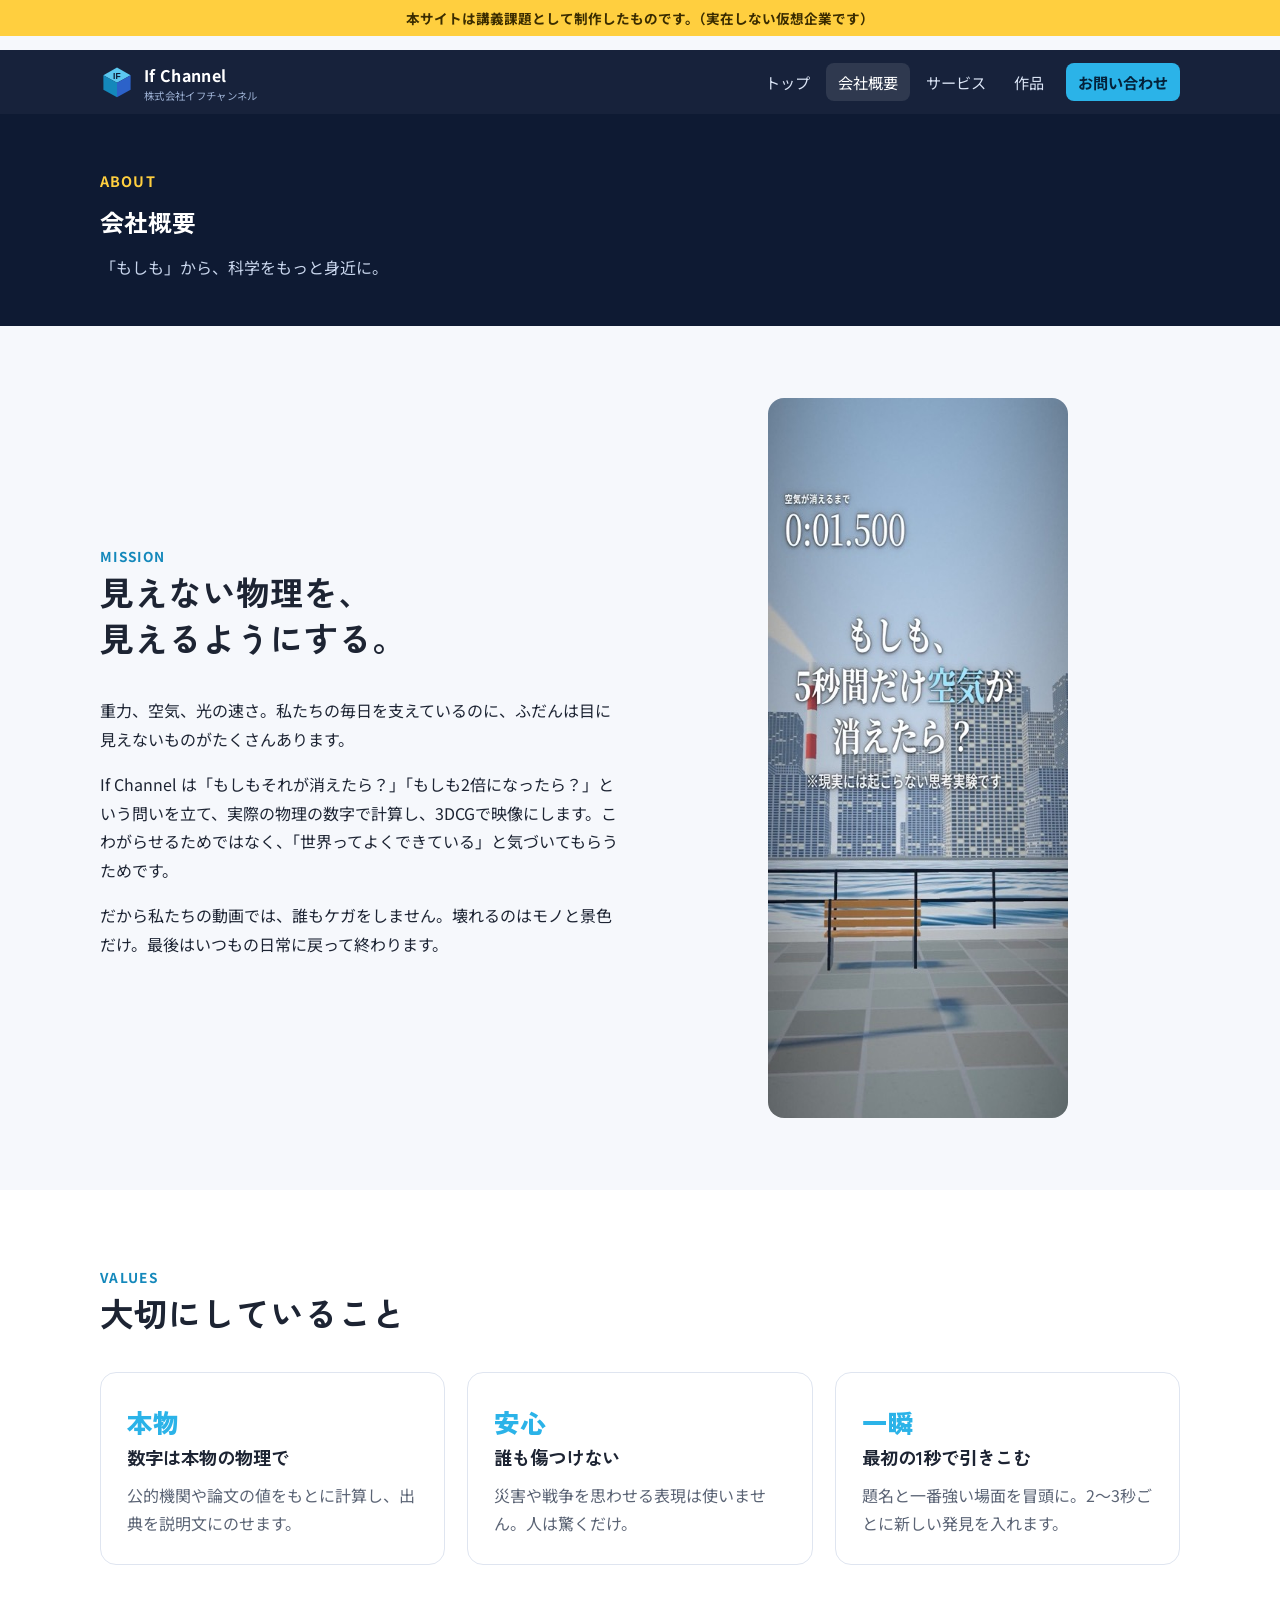
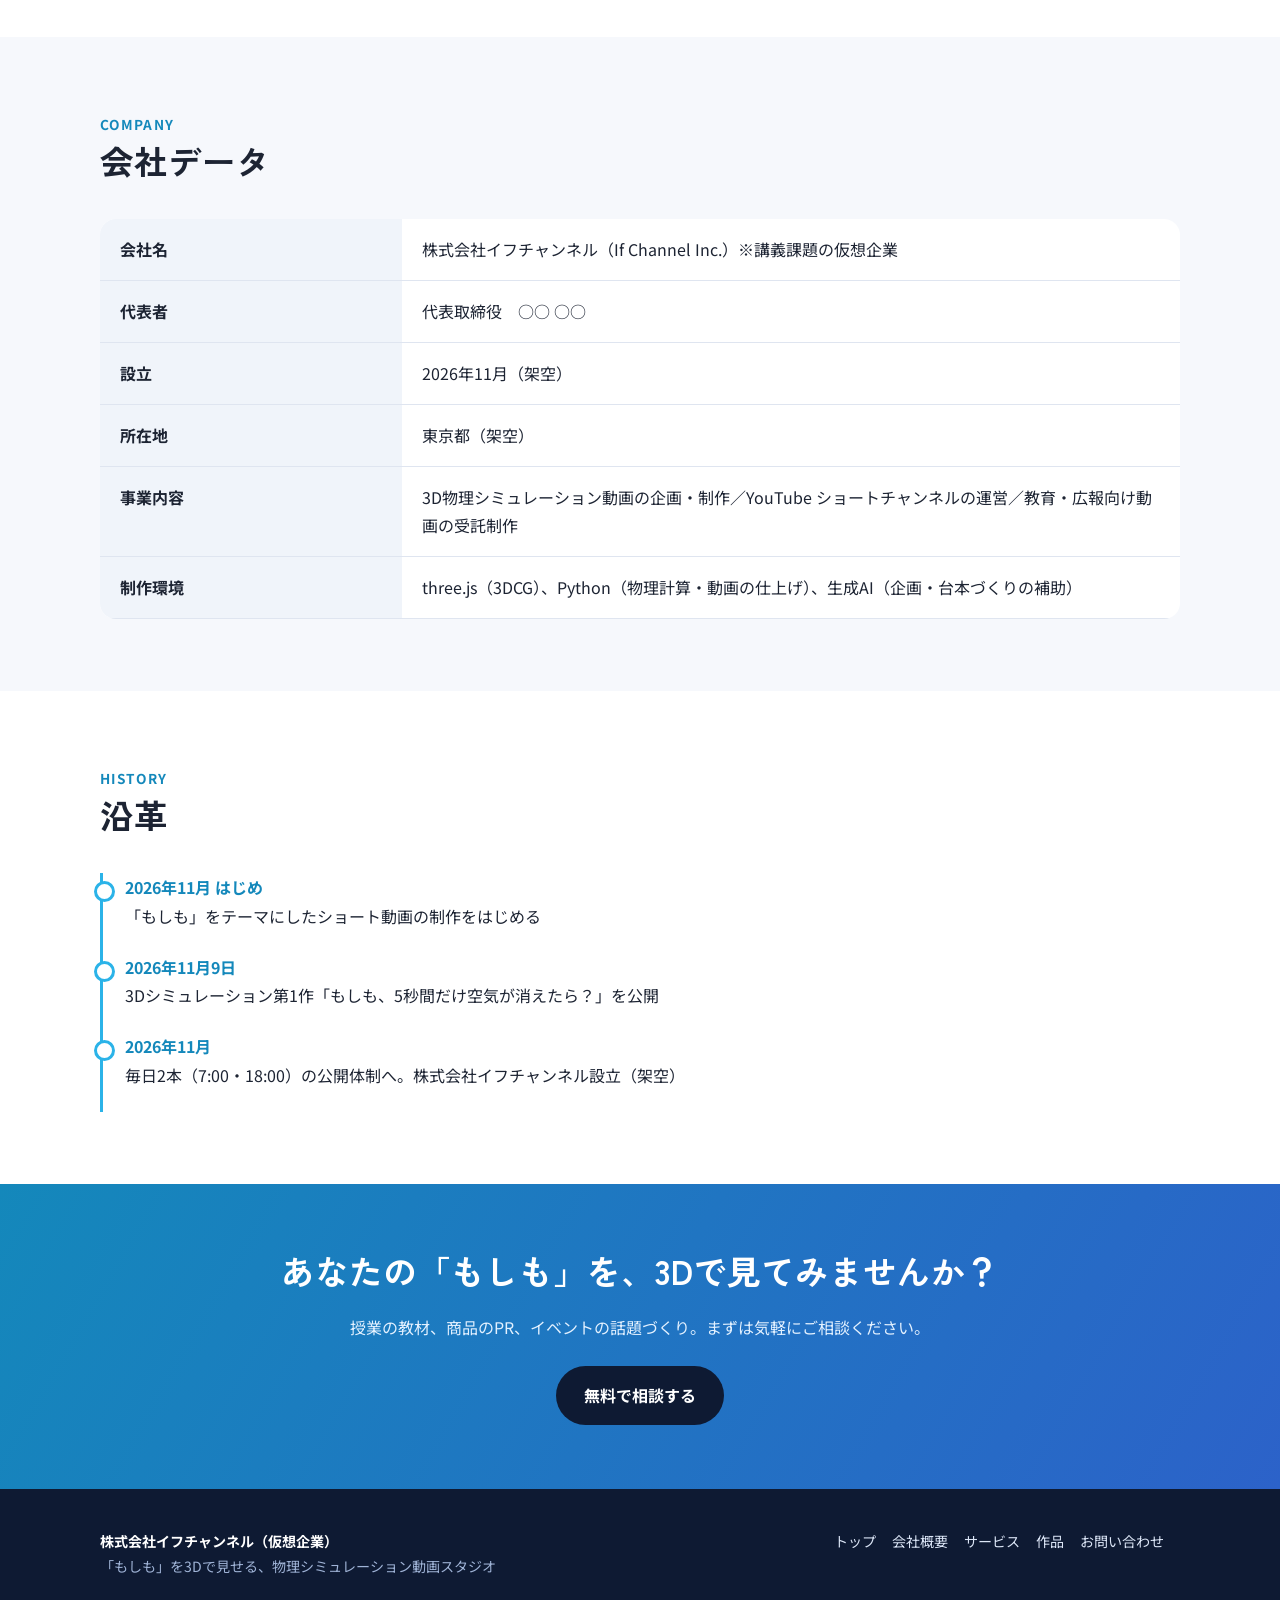
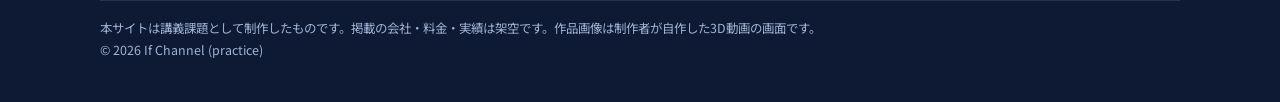
==== about.html @ f94fece5 "【実習】If Channel 仮想企業サイト（講義課題） Co-Authored-By: Claude Opus 5.5 <noreply@anthropic.com>" ====
<!doctype html>
<html lang="ja">
<head>
<meta charset="utf-8">
<meta name="viewport" content="width=device-width, initial-scale=1">
<title>【実習】会社概要｜If Channel（株式会社イフチャンネル）</title>
<meta name="description" content="株式会社イフチャンネル（仮想企業）の理念・会社データ・沿革">
<link rel="preconnect" href="https://fonts.googleapis.com">
<link rel="preconnect" href="https://fonts.gstatic.com" crossorigin>
<link href="https://fonts.googleapis.com/css2?family=Noto+Sans+JP:wght@400;700&family=Zen+Kaku+Gothic+New:wght@700;900&display=swap" rel="stylesheet">
<link rel="stylesheet" href="style.css">
</head>
<body>
<p class="notice">本サイトは講義課題として制作したものです。（実在しない仮想企業です）</p>
<header class="site-header">
  <div class="wrap">
    <a class="logo" href="index.html"><svg viewBox="0 0 40 40" aria-hidden="true">
<polygon points="20,3 36,12 20,21 4,12" fill="#5cc8f0"/>
<polygon points="4,12 20,21 20,38 4,29" fill="#1488bb"/>
<polygon points="36,12 20,21 20,38 36,29" fill="#2c62c9"/>
<text x="20" y="17" text-anchor="middle" font-size="10" font-weight="900" fill="#0e1a33" font-family="sans-serif">IF</text>
</svg><span>If Channel<small>株式会社イフチャンネル</small></span></a>
    <button class="menu-btn" aria-expanded="false" aria-controls="nav">メニュー</button>
    <nav class="nav" id="nav"><ul><li><a href="index.html">トップ</a></li><li><a href="about.html" aria-current="page">会社概要</a></li><li><a href="service.html">サービス</a></li><li><a href="works.html">作品</a></li><li><a class="nav-cta" href="contact.html">お問い合わせ</a></li></ul></nav>
  </div>
</header>
<main>

<section class="page-hero"><div class="wrap"><span class="eyebrow">ABOUT</span><h1>会社概要</h1><p>「もしも」から、科学をもっと身近に。</p></div></section>

<section>
  <div class="wrap grid-2">
    <div>
      <div class="section-head"><span class="label">MISSION</span><h2>見えない物理を、<br>見えるようにする。</h2></div>
      <p>重力、空気、光の速さ。私たちの毎日を支えているのに、ふだんは目に見えないものがたくさんあります。</p>
      <p>If Channel は「もしもそれが消えたら？」「もしも2倍になったら？」という問いを立て、実際の物理の数字で計算し、3DCGで映像にします。こわがらせるためではなく、「世界ってよくできている」と気づいてもらうためです。</p>
      <p>だから私たちの動画では、誰もケガをしません。壊れるのはモノと景色だけ。最後はいつもの日常に戻って終わります。</p>
    </div>
    <img src="img/air.jpg" alt="3D動画「もしも、5秒間だけ空気が消えたら？」の画面" style="max-width:300px;margin:0 auto;border-radius:16px" width="405" height="720" loading="lazy">
  </div>
</section>

<section class="alt">
  <div class="wrap">
    <div class="section-head"><span class="label">VALUES</span><h2>大切にしていること</h2></div>
    <div class="grid-3">
      <div class="card"><div class="num">本物</div><h3>数字は本物の物理で</h3><p>公的機関や論文の値をもとに計算し、出典を説明文にのせます。</p></div>
      <div class="card"><div class="num">安心</div><h3>誰も傷つけない</h3><p>災害や戦争を思わせる表現は使いません。人は驚くだけ。</p></div>
      <div class="card"><div class="num">一瞬</div><h3>最初の1秒で引きこむ</h3><p>題名と一番強い場面を冒頭に。2〜3秒ごとに新しい発見を入れます。</p></div>
    </div>
  </div>
</section>

<section>
  <div class="wrap">
    <div class="section-head"><span class="label">COMPANY</span><h2>会社データ</h2></div>
    <table class="info">
      <tr><th>会社名</th><td>株式会社イフチャンネル（If Channel Inc.）※講義課題の仮想企業</td></tr>
      <tr><th>代表者</th><td>代表取締役　○○ ○○</td></tr>
      <tr><th>設立</th><td>2026年11月（架空）</td></tr>
      <tr><th>所在地</th><td>東京都（架空）</td></tr>
      <tr><th>事業内容</th><td>3D物理シミュレーション動画の企画・制作／YouTube ショートチャンネルの運営／教育・広報向け動画の受託制作</td></tr>
      <tr><th>制作環境</th><td>three.js（3DCG）、Python（物理計算・動画の仕上げ）、生成AI（企画・台本づくりの補助）</td></tr>
    </table>
  </div>
</section>

<section class="alt">
  <div class="wrap">
    <div class="section-head"><span class="label">HISTORY</span><h2>沿革</h2></div>
    <ul class="timeline">
      <li><b>2026年11月 はじめ</b><br>「もしも」をテーマにしたショート動画の制作をはじめる</li>
      <li><b>2026年11月9日</b><br>3Dシミュレーション第1作「もしも、5秒間だけ空気が消えたら？」を公開</li>
      <li><b>2026年11月</b><br>毎日2本（7:00・18:00）の公開体制へ。株式会社イフチャンネル設立（架空）</li>
    </ul>
  </div>
</section>
<section class="cta-band">
  <div class="wrap">
    <h2>あなたの「もしも」を、3Dで見てみませんか？</h2>
    <p>授業の教材、商品のPR、イベントの話題づくり。まずは気軽にご相談ください。</p>
    <div class="btns" style="justify-content:center"><a class="btn btn-dark" href="contact.html">無料で相談する</a></div>
  </div>
</section>

</main>
<footer class="site-footer">
  <div class="wrap">
    <div><b style="color:#fff">株式会社イフチャンネル（仮想企業）</b><br>「もしも」を3Dで見せる、物理シミュレーション動画スタジオ</div>
    <div><a href="index.html">トップ</a><a href="about.html">会社概要</a><a href="service.html">サービス</a><a href="works.html">作品</a><a href="contact.html">お問い合わせ</a></div>
    <p class="copy">本サイトは講義課題として制作したものです。掲載の会社・料金・実績は架空です。作品画像は制作者が自作した3D動画の画面です。<br>&copy; 2026 If Channel (practice)</p>
  </div>
</footer>
<script>
const b=document.querySelector('.menu-btn'),n=document.getElementById('nav');
b.addEventListener('click',()=>{const o=n.classList.toggle('open');b.setAttribute('aria-expanded',o);b.textContent=o?'閉じる':'メニュー';});
</script>
</body>
</html>
---- style.css ----
/* If Channel 仮想企業サイト（講義課題） */
:root {
  --navy: #0e1a33;
  --navy-2: #172648;
  --ink: #1d2433;
  --muted: #5b6475;
  --bg: #f6f8fc;
  --card: #ffffff;
  --line: #dfe5f0;
  --cyan: #2bb3e8;
  --cyan-d: #1488bb;
  --yellow: #ffcf3f;
  --radius: 16px;
  --max: 1120px;
}
* { box-sizing: border-box; }
html { scroll-behavior: smooth; }
body {
  margin: 0;
  font-family: "Noto Sans JP", system-ui, sans-serif;
  color: var(--ink);
  background: var(--bg);
  line-height: 1.8;
  font-size: 16px;
}
img { max-width: 100%; display: block; }
a { color: var(--cyan-d); }
h1, h2, h3 { font-family: "Zen Kaku Gothic New", "Noto Sans JP", sans-serif; line-height: 1.35; margin: 0 0 .6em; }
h2 { font-size: clamp(1.5rem, 3.2vw, 2.1rem); }
h3 { font-size: 1.15rem; }
p { margin: 0 0 1em; }
.wrap { max-width: var(--max); margin: 0 auto; padding: 0 20px; }

/* 実習表示 */
.notice {
  background: var(--yellow);
  color: #3a2c00;
  font-size: .85rem;
  text-align: center;
  padding: 6px 16px;
  font-weight: 700;
}

/* ヘッダー */
.site-header {
  position: sticky; top: 0; z-index: 50;
  background: rgba(14, 26, 51, .96);
  backdrop-filter: blur(6px);
}
.site-header .wrap { display: flex; align-items: center; justify-content: space-between; height: 64px; }
.logo { display: flex; align-items: center; gap: 10px; color: #fff; text-decoration: none; font-weight: 700; letter-spacing: .02em; }
.logo svg { width: 34px; height: 34px; }
.logo small { display: block; font-size: .65rem; color: #9fb3d6; font-weight: 400; line-height: 1.2; }
.nav ul { list-style: none; display: flex; gap: 4px; margin: 0; padding: 0; align-items: center; }
.nav a { color: #dce6f7; text-decoration: none; padding: 8px 12px; border-radius: 8px; font-size: .95rem; }
.nav a:hover, .nav a[aria-current="page"] { color: #fff; background: rgba(255,255,255,.1); }
.nav a.nav-cta { background: var(--cyan); color: #04223a; font-weight: 700; margin-left: 6px; }
.nav a.nav-cta:hover { background: #5cc8f0; }
.menu-btn { display: none; background: none; border: 1px solid rgba(255,255,255,.3); color: #fff; border-radius: 8px; padding: 6px 12px; font-size: .9rem; cursor: pointer; }

/* ヒーロー */
.hero {
  background: radial-gradient(circle at 80% 20%, #23417a 0, transparent 55%), var(--navy);
  color: #fff;
  padding: 72px 0 80px;
  overflow: hidden;
}
.hero .wrap { display: grid; grid-template-columns: 1.2fr 1fr; gap: 40px; align-items: center; }
.eyebrow { display: inline-block; color: var(--yellow); font-weight: 700; font-size: .9rem; letter-spacing: .08em; margin-bottom: 12px; }
.hero h1 { font-size: clamp(2rem, 5vw, 3.3rem); }
.hero h1 em { font-style: normal; color: var(--cyan); }
.hero p.lead { color: #c8d5ec; font-size: 1.05rem; max-width: 34em; }
.hero-phones { display: flex; gap: 14px; justify-content: center; }
.phone { width: 44%; max-width: 190px; border-radius: 22px; border: 6px solid #0a1224; box-shadow: 0 20px 40px rgba(0,0,0,.45); overflow: hidden; background: #000; }
.phone:nth-child(2) { transform: translateY(28px); }
.page-hero { background: var(--navy); color: #fff; padding: 52px 0 44px; }
.page-hero p { color: #c8d5ec; margin: 0; }

/* ボタン */
.btns { display: flex; flex-wrap: wrap; gap: 12px; margin-top: 24px; }
.btn { display: inline-block; text-decoration: none; font-weight: 700; padding: 13px 26px; border-radius: 999px; border: 2px solid transparent; transition: transform .15s, background .15s; }
.btn:hover { transform: translateY(-2px); }
.btn-primary { background: var(--cyan); color: #04223a; }
.btn-primary:hover { background: #5cc8f0; }
.btn-ghost { border-color: rgba(255,255,255,.5); color: #fff; }
.btn-dark { background: var(--navy); color: #fff; }

/* セクション */
section { padding: 72px 0; }
.section-head { margin-bottom: 36px; }
.section-head .label { color: var(--cyan-d); font-weight: 700; font-size: .85rem; letter-spacing: .1em; }
.section-head p { color: var(--muted); max-width: 40em; }
.alt { background: #fff; }

.grid-3 { display: grid; grid-template-columns: repeat(3, 1fr); gap: 22px; }
.grid-2 { display: grid; grid-template-columns: repeat(2, 1fr); gap: 32px; align-items: center; }
.card { background: var(--card); border: 1px solid var(--line); border-radius: var(--radius); padding: 26px; }
.card .num { font-family: "Zen Kaku Gothic New", sans-serif; font-weight: 900; color: var(--cyan); font-size: 1.6rem; }
.card p { color: var(--muted); margin: 0; }
.icon { width: 48px; height: 48px; margin-bottom: 12px; }

.stats { display: grid; grid-template-columns: repeat(4, 1fr); gap: 16px; text-align: center; }
.stat { background: var(--navy-2); color: #fff; border-radius: var(--radius); padding: 22px 10px; }
.stat b { display: block; font-size: 2rem; color: var(--yellow); font-family: "Zen Kaku Gothic New", sans-serif; }
.stat span { font-size: .85rem; color: #c8d5ec; }

/* 作品 */
.works { display: grid; grid-template-columns: repeat(auto-fill, minmax(170px, 1fr)); gap: 20px; }
.work { background: #fff; border: 1px solid var(--line); border-radius: var(--radius); overflow: hidden; }
.work img { aspect-ratio: 9 / 16; object-fit: cover; width: 100%; }
.work div { padding: 12px 14px; }
.work h3 { font-size: .95rem; margin: 0 0 4px; }
.work p { font-size: .8rem; color: var(--muted); margin: 0; }
.tag { display: inline-block; font-size: .72rem; background: #e6f6fd; color: var(--cyan-d); border-radius: 999px; padding: 2px 10px; margin-bottom: 6px; font-weight: 700; }

/* 表 */
table.info { width: 100%; border-collapse: collapse; background: #fff; border-radius: var(--radius); overflow: hidden; }
table.info th, table.info td { text-align: left; padding: 16px 20px; border-bottom: 1px solid var(--line); vertical-align: top; }
table.info th { width: 28%; background: #f0f4fa; font-weight: 700; }

.timeline { list-style: none; padding: 0; margin: 0; border-left: 3px solid var(--cyan); }
.timeline li { padding: 0 0 22px 22px; position: relative; }
.timeline li::before { content: ""; position: absolute; left: -9px; top: 8px; width: 15px; height: 15px; border-radius: 50%; background: #fff; border: 3px solid var(--cyan); }
.timeline b { color: var(--cyan-d); }

/* 料金 */
.price { text-align: center; position: relative; }
.price .yen { font-size: 2rem; font-weight: 900; font-family: "Zen Kaku Gothic New", sans-serif; color: var(--ink); margin: 6px 0; }
.price .yen small { font-size: .9rem; font-weight: 400; color: var(--muted); }
.price ul { text-align: left; padding-left: 1.2em; color: var(--muted); font-size: .92rem; }
.price.featured { border: 2px solid var(--cyan); }
.price .badge { position: absolute; top: -13px; left: 50%; transform: translateX(-50%); background: var(--cyan); color: #04223a; font-size: .75rem; font-weight: 700; padding: 3px 14px; border-radius: 999px; }

/* FAQ */
details { background: #fff; border: 1px solid var(--line); border-radius: 12px; padding: 16px 20px; margin-bottom: 12px; }
summary { font-weight: 700; cursor: pointer; }
details p { margin: 10px 0 0; color: var(--muted); }

/* 図 */
.figure { background: #fff; border: 1px solid var(--line); border-radius: var(--radius); padding: 24px; }
.figure figcaption { font-size: .85rem; color: var(--muted); margin-top: 10px; text-align: center; }
.flow-svg { width: 100%; height: auto; }
.flow-v { display: none; }

/* フォーム */
form.contact { background: #fff; border: 1px solid var(--line); border-radius: var(--radius); padding: 30px; display: grid; gap: 18px; }
form.contact label { font-weight: 700; font-size: .92rem; display: grid; gap: 6px; }
form.contact .req { color: #d23c3c; font-size: .75rem; margin-left: 6px; }
form.contact input, form.contact select, form.contact textarea {
  font: inherit; padding: 12px 14px; border: 1px solid #c7d0de; border-radius: 10px; background: #fbfcfe; width: 100%;
}
form.contact input:focus, form.contact select:focus, form.contact textarea:focus { outline: 3px solid rgba(43,179,232,.35); border-color: var(--cyan); }
.form-msg { display: none; background: #e9f9ef; border: 1px solid #8fd6a8; color: #1d6b3a; padding: 14px 18px; border-radius: 10px; }
.form-note { font-size: .82rem; color: var(--muted); }

/* CTA帯 */
.cta-band { background: linear-gradient(120deg, var(--cyan-d), #2c62c9); color: #fff; text-align: center; padding: 64px 0; }
.cta-band p { color: #e3f1ff; }

/* フッター */
.site-footer { background: var(--navy); color: #9fb3d6; padding: 40px 0 28px; font-size: .88rem; }
.site-footer .wrap { display: flex; flex-wrap: wrap; justify-content: space-between; gap: 20px; }
.site-footer a { color: #dce6f7; text-decoration: none; margin-right: 16px; }
.site-footer .copy { width: 100%; border-top: 1px solid rgba(255,255,255,.1); padding-top: 16px; font-size: .78rem; }

/* スマートフォン */
@media (max-width: 860px) {
  .menu-btn { display: block; }
  .nav { position: absolute; top: 64px; left: 0; right: 0; background: var(--navy); display: none; padding: 8px 16px 18px; }
  .nav.open { display: block; }
  .nav ul { flex-direction: column; align-items: stretch; }
  .nav a { display: block; padding: 12px; }
  .nav a.nav-cta { margin: 8px 0 0; text-align: center; }
  .hero { padding: 48px 0 64px; }
  .hero .wrap, .grid-2 { grid-template-columns: 1fr; }
  .grid-3 { grid-template-columns: 1fr; }
  .stats { grid-template-columns: repeat(2, 1fr); }
  section { padding: 52px 0; }
  table.info th, table.info td { display: block; width: 100%; }
  table.info th { padding-bottom: 6px; }
  table.info td { padding-top: 6px; }
  .flow-h { display: none; }
  .flow-v { display: block; max-width: 320px; margin: 0 auto; }
  form.contact { padding: 20px; }
}
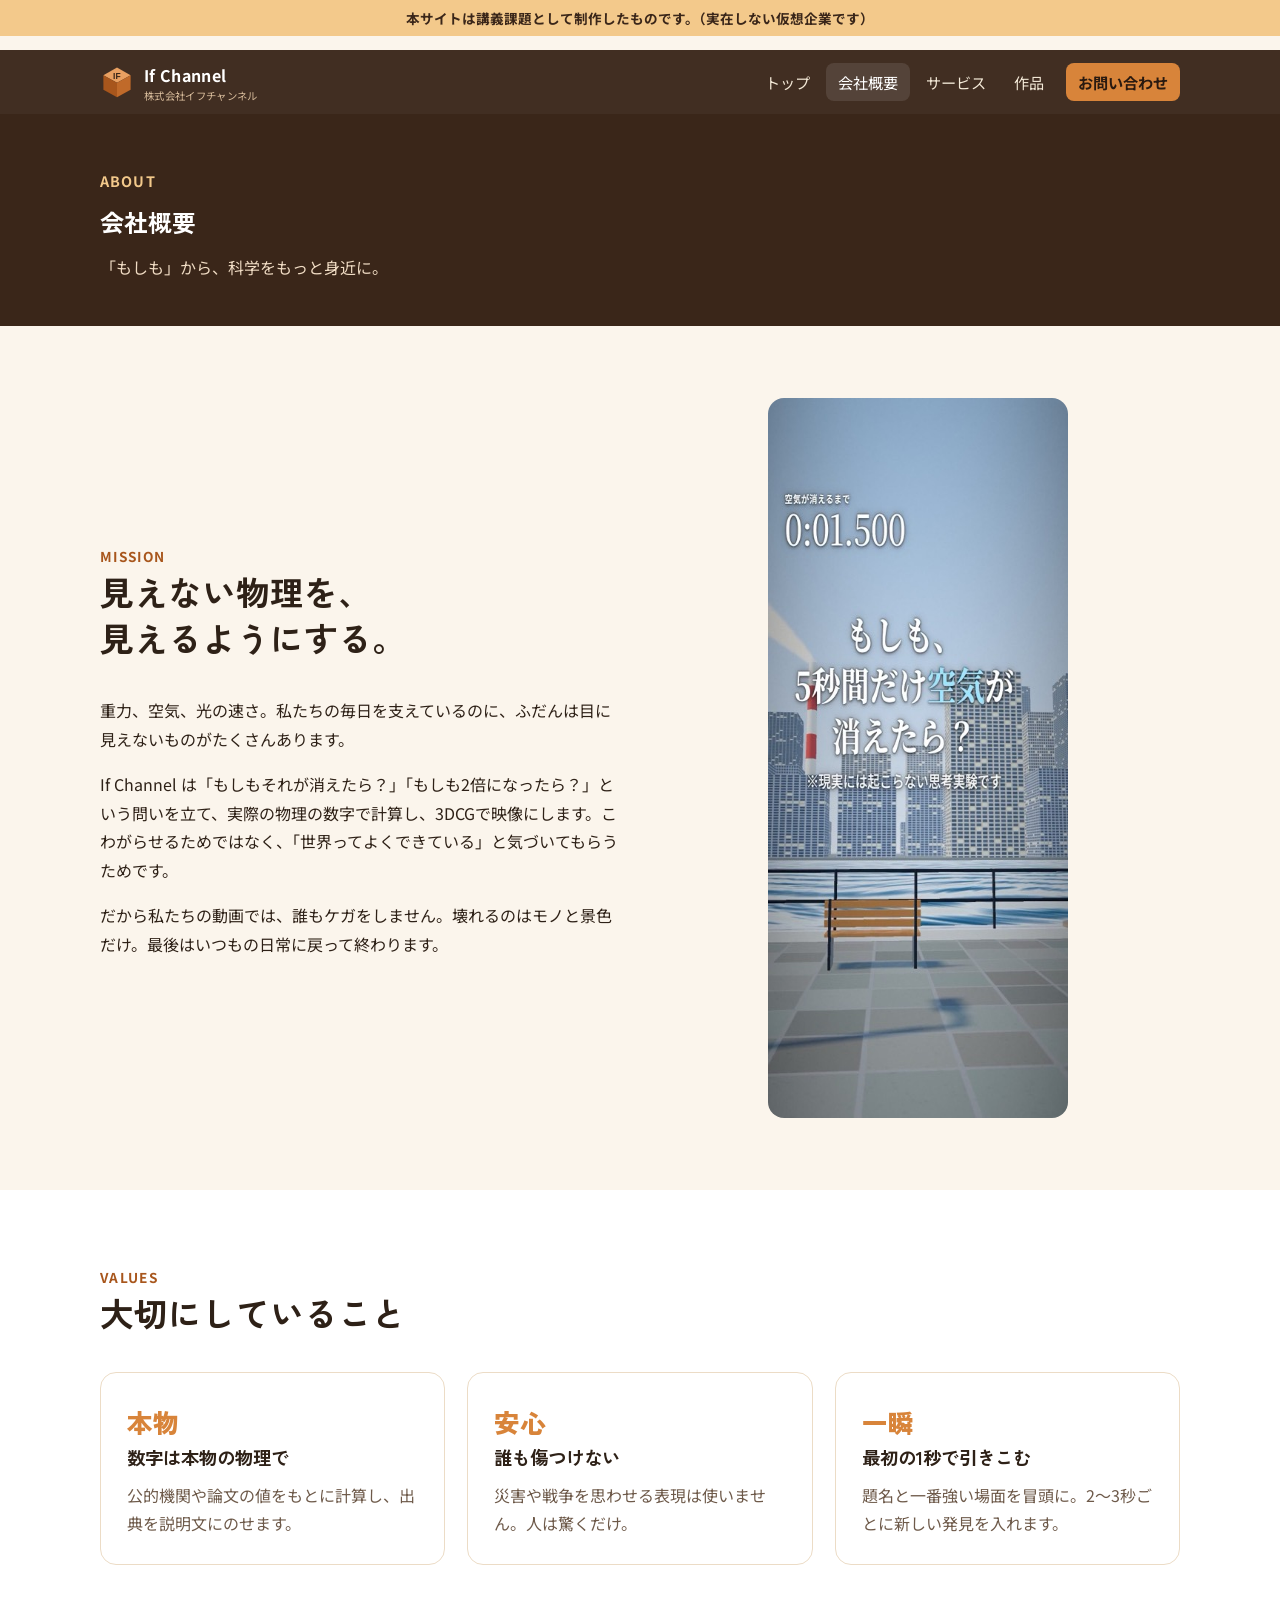
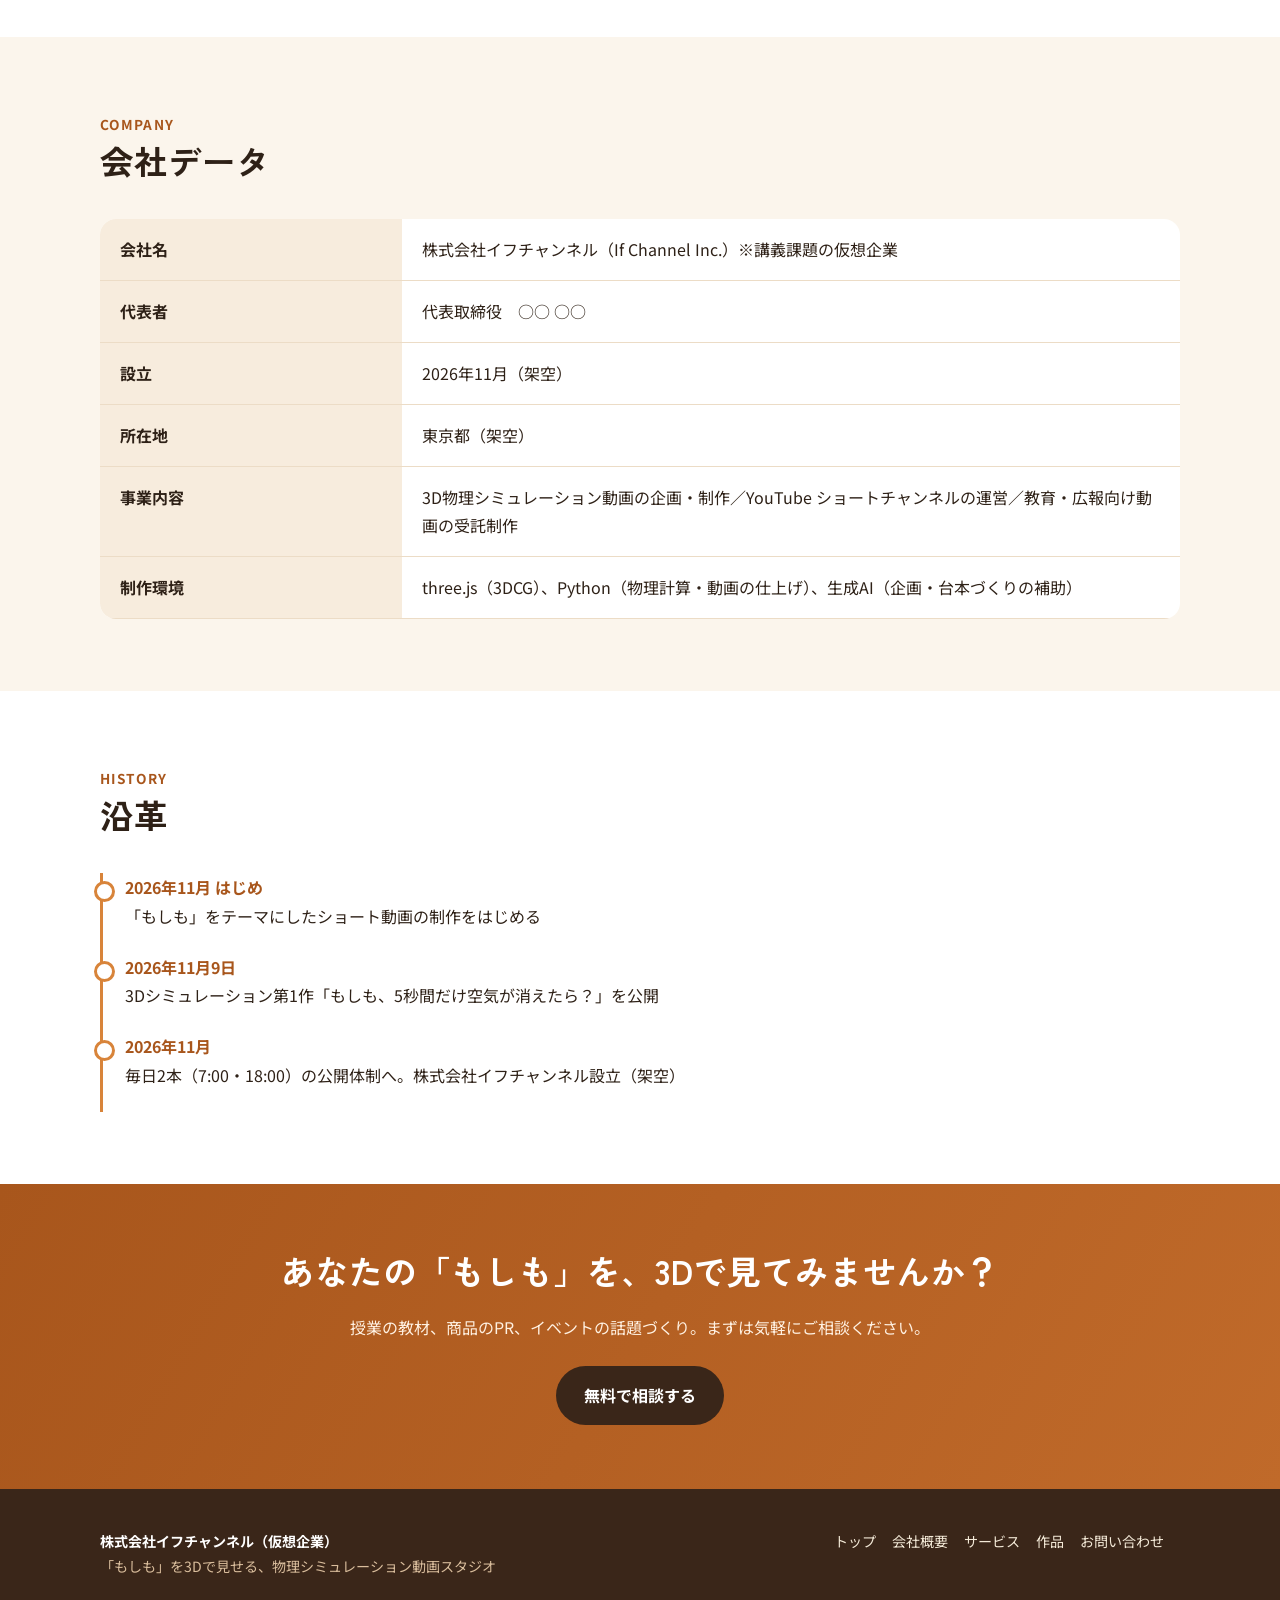
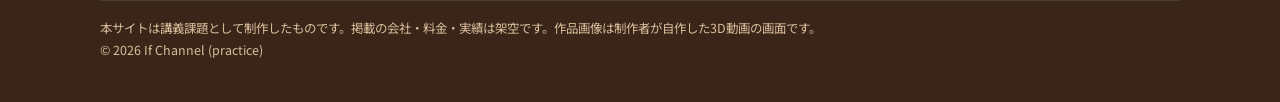
==== commit 70533305: "配色をチャンネルアイコンの柴犬の色に変更 Co-Authored-By: Claude Opus 5.5 <noreply@anthropic.com>" ====
--- a/about.html
+++ b/about.html
@@ -15,10 +15,10 @@
 <header class="site-header">
   <div class="wrap">
     <a class="logo" href="index.html"><svg viewBox="0 0 40 40" aria-hidden="true">
-<polygon points="20,3 36,12 20,21 4,12" fill="#5cc8f0"/>
-<polygon points="4,12 20,21 20,38 4,29" fill="#1488bb"/>
-<polygon points="36,12 20,21 20,38 36,29" fill="#2c62c9"/>
-<text x="20" y="17" text-anchor="middle" font-size="10" font-weight="900" fill="#0e1a33" font-family="sans-serif">IF</text>
+<polygon points="20,3 36,12 20,21 4,12" fill="#e9a061"/>
+<polygon points="4,12 20,21 20,38 4,29" fill="#a8561c"/>
+<polygon points="36,12 20,21 20,38 36,29" fill="#c06a2a"/>
+<text x="20" y="17" text-anchor="middle" font-size="10" font-weight="900" fill="#3a2619" font-family="sans-serif">IF</text>
 </svg><span>If Channel<small>株式会社イフチャンネル</small></span></a>
     <button class="menu-btn" aria-expanded="false" aria-controls="nav">メニュー</button>
     <nav class="nav" id="nav"><ul><li><a href="index.html">トップ</a></li><li><a href="about.html" aria-current="page">会社概要</a></li><li><a href="service.html">サービス</a></li><li><a href="works.html">作品</a></li><li><a class="nav-cta" href="contact.html">お問い合わせ</a></li></ul></nav>
--- a/style.css
+++ b/style.css
@@ -1,15 +1,15 @@
 /* If Channel 仮想企業サイト（講義課題） */
 :root {
-  --navy: #0e1a33;
-  --navy-2: #172648;
-  --ink: #1d2433;
-  --muted: #5b6475;
-  --bg: #f6f8fc;
+  --navy: #3a2619;
+  --navy-2: #5a3a24;
+  --ink: #2e2117;
+  --muted: #6e5a4a;
+  --bg: #fbf5ec;
   --card: #ffffff;
-  --line: #dfe5f0;
-  --cyan: #2bb3e8;
-  --cyan-d: #1488bb;
-  --yellow: #ffcf3f;
+  --line: #ecdcc6;
+  --cyan: #d8843a;
+  --cyan-d: #a8561c;
+  --yellow: #f3c98b;
   --radius: 16px;
   --max: 1120px;
 }
@@ -34,7 +34,7 @@
 /* 実習表示 */
 .notice {
   background: var(--yellow);
-  color: #3a2c00;
+  color: #3a2619;
   font-size: .85rem;
   text-align: center;
   padding: 6px 16px;
@@ -44,23 +44,23 @@
 /* ヘッダー */
 .site-header {
   position: sticky; top: 0; z-index: 50;
-  background: rgba(14, 26, 51, .96);
+  background: rgba(58, 38, 25, .96);
   backdrop-filter: blur(6px);
 }
 .site-header .wrap { display: flex; align-items: center; justify-content: space-between; height: 64px; }
 .logo { display: flex; align-items: center; gap: 10px; color: #fff; text-decoration: none; font-weight: 700; letter-spacing: .02em; }
 .logo svg { width: 34px; height: 34px; }
-.logo small { display: block; font-size: .65rem; color: #9fb3d6; font-weight: 400; line-height: 1.2; }
+.logo small { display: block; font-size: .65rem; color: #d9bd9c; font-weight: 400; line-height: 1.2; }
 .nav ul { list-style: none; display: flex; gap: 4px; margin: 0; padding: 0; align-items: center; }
-.nav a { color: #dce6f7; text-decoration: none; padding: 8px 12px; border-radius: 8px; font-size: .95rem; }
+.nav a { color: #f4ead8; text-decoration: none; padding: 8px 12px; border-radius: 8px; font-size: .95rem; }
 .nav a:hover, .nav a[aria-current="page"] { color: #fff; background: rgba(255,255,255,.1); }
-.nav a.nav-cta { background: var(--cyan); color: #04223a; font-weight: 700; margin-left: 6px; }
-.nav a.nav-cta:hover { background: #5cc8f0; }
+.nav a.nav-cta { background: var(--cyan); color: #2a1a10; font-weight: 700; margin-left: 6px; }
+.nav a.nav-cta:hover { background: #e9a061; }
 .menu-btn { display: none; background: none; border: 1px solid rgba(255,255,255,.3); color: #fff; border-radius: 8px; padding: 6px 12px; font-size: .9rem; cursor: pointer; }
 
 /* ヒーロー */
 .hero {
-  background: radial-gradient(circle at 80% 20%, #23417a 0, transparent 55%), var(--navy);
+  background: radial-gradient(circle at 80% 20%, #7a4a28 0, transparent 55%), var(--navy);
   color: #fff;
   padding: 72px 0 80px;
   overflow: hidden;
@@ -69,19 +69,19 @@
 .eyebrow { display: inline-block; color: var(--yellow); font-weight: 700; font-size: .9rem; letter-spacing: .08em; margin-bottom: 12px; }
 .hero h1 { font-size: clamp(2rem, 5vw, 3.3rem); }
 .hero h1 em { font-style: normal; color: var(--cyan); }
-.hero p.lead { color: #c8d5ec; font-size: 1.05rem; max-width: 34em; }
+.hero p.lead { color: #f0dcc4; font-size: 1.05rem; max-width: 34em; }
 .hero-phones { display: flex; gap: 14px; justify-content: center; }
-.phone { width: 44%; max-width: 190px; border-radius: 22px; border: 6px solid #0a1224; box-shadow: 0 20px 40px rgba(0,0,0,.45); overflow: hidden; background: #000; }
+.phone { width: 44%; max-width: 190px; border-radius: 22px; border: 6px solid #2a1a10; box-shadow: 0 20px 40px rgba(0,0,0,.45); overflow: hidden; background: #000; }
 .phone:nth-child(2) { transform: translateY(28px); }
 .page-hero { background: var(--navy); color: #fff; padding: 52px 0 44px; }
-.page-hero p { color: #c8d5ec; margin: 0; }
+.page-hero p { color: #f0dcc4; margin: 0; }
 
 /* ボタン */
 .btns { display: flex; flex-wrap: wrap; gap: 12px; margin-top: 24px; }
 .btn { display: inline-block; text-decoration: none; font-weight: 700; padding: 13px 26px; border-radius: 999px; border: 2px solid transparent; transition: transform .15s, background .15s; }
 .btn:hover { transform: translateY(-2px); }
-.btn-primary { background: var(--cyan); color: #04223a; }
-.btn-primary:hover { background: #5cc8f0; }
+.btn-primary { background: var(--cyan); color: #2a1a10; }
+.btn-primary:hover { background: #e9a061; }
 .btn-ghost { border-color: rgba(255,255,255,.5); color: #fff; }
 .btn-dark { background: var(--navy); color: #fff; }
 
@@ -102,7 +102,7 @@
 .stats { display: grid; grid-template-columns: repeat(4, 1fr); gap: 16px; text-align: center; }
 .stat { background: var(--navy-2); color: #fff; border-radius: var(--radius); padding: 22px 10px; }
 .stat b { display: block; font-size: 2rem; color: var(--yellow); font-family: "Zen Kaku Gothic New", sans-serif; }
-.stat span { font-size: .85rem; color: #c8d5ec; }
+.stat span { font-size: .85rem; color: #f0dcc4; }
 
 /* 作品 */
 .works { display: grid; grid-template-columns: repeat(auto-fill, minmax(170px, 1fr)); gap: 20px; }
@@ -111,12 +111,12 @@
 .work div { padding: 12px 14px; }
 .work h3 { font-size: .95rem; margin: 0 0 4px; }
 .work p { font-size: .8rem; color: var(--muted); margin: 0; }
-.tag { display: inline-block; font-size: .72rem; background: #e6f6fd; color: var(--cyan-d); border-radius: 999px; padding: 2px 10px; margin-bottom: 6px; font-weight: 700; }
+.tag { display: inline-block; font-size: .72rem; background: #fbe9d6; color: var(--cyan-d); border-radius: 999px; padding: 2px 10px; margin-bottom: 6px; font-weight: 700; }
 
 /* 表 */
 table.info { width: 100%; border-collapse: collapse; background: #fff; border-radius: var(--radius); overflow: hidden; }
 table.info th, table.info td { text-align: left; padding: 16px 20px; border-bottom: 1px solid var(--line); vertical-align: top; }
-table.info th { width: 28%; background: #f0f4fa; font-weight: 700; }
+table.info th { width: 28%; background: #f7ecdd; font-weight: 700; }
 
 .timeline { list-style: none; padding: 0; margin: 0; border-left: 3px solid var(--cyan); }
 .timeline li { padding: 0 0 22px 22px; position: relative; }
@@ -129,7 +129,7 @@
 .price .yen small { font-size: .9rem; font-weight: 400; color: var(--muted); }
 .price ul { text-align: left; padding-left: 1.2em; color: var(--muted); font-size: .92rem; }
 .price.featured { border: 2px solid var(--cyan); }
-.price .badge { position: absolute; top: -13px; left: 50%; transform: translateX(-50%); background: var(--cyan); color: #04223a; font-size: .75rem; font-weight: 700; padding: 3px 14px; border-radius: 999px; }
+.price .badge { position: absolute; top: -13px; left: 50%; transform: translateX(-50%); background: var(--cyan); color: #2a1a10; font-size: .75rem; font-weight: 700; padding: 3px 14px; border-radius: 999px; }
 
 /* FAQ */
 details { background: #fff; border: 1px solid var(--line); border-radius: 12px; padding: 16px 20px; margin-bottom: 12px; }
@@ -147,20 +147,20 @@
 form.contact label { font-weight: 700; font-size: .92rem; display: grid; gap: 6px; }
 form.contact .req { color: #d23c3c; font-size: .75rem; margin-left: 6px; }
 form.contact input, form.contact select, form.contact textarea {
-  font: inherit; padding: 12px 14px; border: 1px solid #c7d0de; border-radius: 10px; background: #fbfcfe; width: 100%;
+  font: inherit; padding: 12px 14px; border: 1px solid #dcc7ad; border-radius: 10px; background: #fffcf7; width: 100%;
 }
-form.contact input:focus, form.contact select:focus, form.contact textarea:focus { outline: 3px solid rgba(43,179,232,.35); border-color: var(--cyan); }
+form.contact input:focus, form.contact select:focus, form.contact textarea:focus { outline: 3px solid rgba(216,132,58,.35); border-color: var(--cyan); }
 .form-msg { display: none; background: #e9f9ef; border: 1px solid #8fd6a8; color: #1d6b3a; padding: 14px 18px; border-radius: 10px; }
 .form-note { font-size: .82rem; color: var(--muted); }
 
 /* CTA帯 */
-.cta-band { background: linear-gradient(120deg, var(--cyan-d), #2c62c9); color: #fff; text-align: center; padding: 64px 0; }
-.cta-band p { color: #e3f1ff; }
+.cta-band { background: linear-gradient(120deg, var(--cyan-d), #c06a2a); color: #fff; text-align: center; padding: 64px 0; }
+.cta-band p { color: #fff1e2; }
 
 /* フッター */
-.site-footer { background: var(--navy); color: #9fb3d6; padding: 40px 0 28px; font-size: .88rem; }
+.site-footer { background: var(--navy); color: #d9bd9c; padding: 40px 0 28px; font-size: .88rem; }
 .site-footer .wrap { display: flex; flex-wrap: wrap; justify-content: space-between; gap: 20px; }
-.site-footer a { color: #dce6f7; text-decoration: none; margin-right: 16px; }
+.site-footer a { color: #f4ead8; text-decoration: none; margin-right: 16px; }
 .site-footer .copy { width: 100%; border-top: 1px solid rgba(255,255,255,.1); padding-top: 16px; font-size: .78rem; }
 
 /* スマートフォン */
